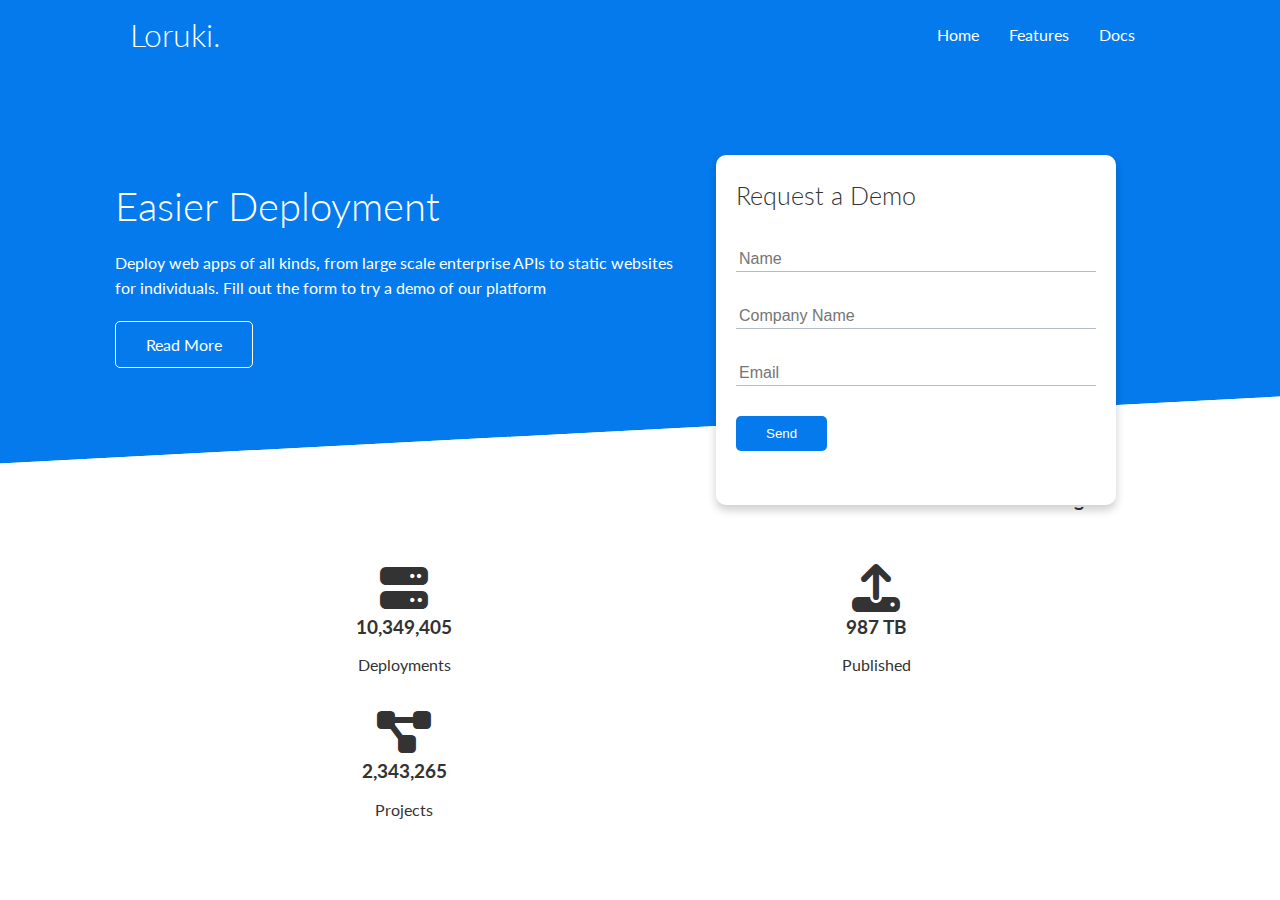
==== index.html @ 5992be7b "add the stats section" ====
<!DOCTYPE html>
<html lang="en">

<head>
    <meta charset="UTF-8">
    <meta name="viewport" content="width=device-width, initial-scale=1.0">
    <link rel="stylesheet" href="css/utilities.css">
    <link rel="stylesheet" href="css/style.css">
    <link rel="stylesheet" href="https://cdnjs.cloudflare.com/ajax/libs/font-awesome/6.7.2/css/all.min.css"
        integrity="sha512-Evv84Mr4kqVGRNSgIGL/F/aIDqQb7xQ2vcrdIwxfjThSH8CSR7PBEakCr51Ck+w+/U6swU2Im1vVX0SVk9ABhg=="
        crossorigin="anonymous" referrerpolicy="no-referrer" />
    <title>Loruki | Cloud hosting for everyone</title>
</head>

<body>

    <div class="navbar">
        <div class="container flex">
            <h1 class="logo">Loruki.</h1>
            <nav>
                <ul>
                    <li><a href="index.html">Home</a></li>
                    <li><a href="features.html">Features</a></li>
                    <li><a href="docs.html">Docs</a></li>
                </ul>
            </nav>
        </div>
    </div>

    <section class="showcase">
        <div class="container grid">
            <div class="showcase-text">
                <h2>Easier Deployment</h2>
                <p>Deploy web apps of all kinds, from large scale enterprise APIs to static websites for individuals.
                    Fill out the form to try a demo of our platform</p>
                <a href="features.html" class="btn btn-outline">Read More</a>
            </div>

            <div class="showcase-form card">
                <h3>Request a Demo</h3>
                <form>
                    <div class="form-control">
                        <input type="text" name="name" placeholder="Name" required>
                    </div>

                    <div class="form-control">
                        <input type="text" name="company" placeholder="Company Name" required>
                    </div>

                    <div class="form-control">
                        <input type="email" name="email" placeholder="Email" required>
                    </div>
                    <input type="submit" value="Send" class="btn btn-primary">
                </form>
            </div>
        </div>
    </section>

    <!-- Stats -->

    <section class="stats">
        <div class="container">
            <h3 class="stats-heading text-center my-1">Welcome to the best platform for building applications of all
                types with modern architecture and scaling</h3>

            <div class="grid grid-3 text-center m-4">
                <div>
                    <i class="fas fa-server fa-3x"></i>
                    <h3>10,349,405</h3>
                    <p class="text-secondary">Deployments</p>
                </div>
                <div>
                    <i class="fas fa-upload fa-3x"></i>
                    <h3>987 TB</h3>
                    <p class="text-secondary">Published</p>
                </div>
                <div>
                    <i class="fas fa-project-diagram fa-3x"></i>
                    <h3>2,343,265</h3>
                    <p class="text-secondary">Projects</p>
                </div>
            </div>
        </div>
    </section>

</body>

</html>
---- css/utilities.css ----
.container {
    max-width: 1100px;
    padding: 0 40px;
    overflow: auto;
    margin: 0 auto;
}

.flex {
    display: flex;
    justify-content: center;
    align-items: center;
    height: 100%;
}

.grid {
    display: grid;
    grid-template-columns: repeat(2, 1fr);
    gap: 20px;
    justify-content: center;
    align-items: center;
    height: 100%;
}

.grid-3 {
    grid-template-columns: repeat(3, 1fr);
}

.card {
    background-color: #fff;
    color: #333;
    padding: 20px;
    border-radius: 10px;
    box-shadow: 0 5px 10px rgba(0, 0, 0, 0.2);
    margin: 10px;
}

.btn {
    display: inline-block;
    padding: 10px 30px;
    background-color: var(--primary-color);
    color: #fff;
    border: none;
    border-radius: 5px;
    cursor: pointer;
}

.btn-outline {
    border: 1px solid #fff;
    background-color: transparent;
}

.btn:hover {
    transform: scale(0.98);
}

.text-center {
    text-align: center;
}

/* Margins */

.my-1 {
    margin: 1rem 0;
}

.my-2 {
    margin: 1.5rem 0;
}

.my-3 {
    margin: 2rem 0;
}

.my-4 {
    margin: 3rem 0;
}

.my-5 {
    margin: 4rem 0;
}

.m-1 {
    margin: 1rem;
}

.m-2 {
    margin: 1.5rem;
}

.m-3 {
    margin: 2rem;
}

.m-4 {
    margin: 3rem;
}

.m-5 {
    margin: 4rem;
}

/* Paddings */

.py-1 {
    padding: 1rem 0;
}

.py-2 {
    padding: 1.5rem 0;
}

.py-3 {
    padding: 2rem 0;
}

.py-4 {
    padding: 3rem 0;
}

.py-5 {
    padding: 4rem 0;
}

.p-1 {
    padding: 1rem;
}

.p-2 {
    padding: 1.5rem;
}

.p-3 {
    padding: 2rem;
}

.p-4 {
    padding: 3rem;
}

.p-5 {
    padding: 4rem;
}
---- css/style.css ----
@import url('https://fonts.googleapis.com/css2?family=Lato:ital,wght@0,100;0,300;0,400;0,700;0,900;1,100;1,300;1,400;1,700;1,900&display=swap');

* {
    box-sizing: border-box;
    padding: 0;
    margin: 0;
}

:root {
    --primary-color: #047aed;
}

body {
    font-family: 'lato', sans-serif;
    line-height: 1.6;
    color: #333;

}

h1,
h2 {
    margin: 10px 0;
    font-weight: 300;
    line-height: 1.2;
}

ul {
    list-style-type: none;
}

a {
    color: #333;
    text-decoration: none;
}

p {
    margin: 10px 0;
}

img {
    width: 100%;
}

/* Navigation */

.navbar {
    background: var(--primary-color);
    height: 70px;
    color: #fff;
}

.navbar .flex {
    justify-content: space-between;
}

.navbar ul {
    display: flex;
}

.navbar a {
    color: #fff;
    padding: 5px;
    margin: 0 10px;
}

.navbar a:hover {
    border-bottom: 2px solid #fff;
}

/* Showcase */
.showcase {
    background-color: var(--primary-color);
    height: 400px;
    color: #fff;
    position: relative;
}

.showcase h2 {
    font-size: 40px;
}

.showcase p {
    margin: 20px 0;
}

.showcase .grid {
    grid-template-columns: 55% 45%;
    gap: 30px;
    overflow: visible;
}

.showcase-form {
    position: relative;
    top: 60px;
    height: 350px;
    width: 400px;
    padding: 40px;
    z-index: 100;
}

.showcase-form h3 {
    font-size: 25px;
    font-weight: 300;
}

.showcase-form .form-control {
    margin: 30px 0;
}

.showcase-form input[type='text'],
.showcase-form input[type='email'] {
    border: 0;
    border-bottom: 1px solid #b4becb;
    width: 100%;
    padding: 3px;
    font-size: 16px;
}

.showcase-form input:focus {
    outline: none;
}

.showcase::before,
.showcase::after {
    content: '';
    height: 100px;
    background: #fff;
    position: absolute;
    bottom: -60px;
    right: 0;
    left: 0;
    transform: skewY(-3deg);

}

/* Utilites */

.container {
    max-width: 1100px;
    padding: 0 40px;
    overflow: auto;
    margin: 0 auto;
}

.flex {
    display: flex;
    justify-content: center;
    align-items: center;
    height: 100%;
}

.grid {
    display: grid;
    grid-template-columns: repeat(2, 1fr);
    gap: 20px;
    justify-content: center;
    align-items: center;
    height: 100%;
}

.card {
    background-color: #fff;
    color: #333;
    padding: 20px;
    border-radius: 10px;
    box-shadow: 0 5px 10px rgba(0, 0, 0, 0.2);
    margin: 10px;
}

.btn {
    display: inline-block;
    padding: 10px 30px;
    background-color: var(--primary-color);
    color: #fff;
    border: none;
    border-radius: 5px;
    cursor: pointer;
}

.btn-outline {
    border: 1px solid #fff;
    background-color: transparent;
}

.btn:hover {
    transform: scale(0.98);
}
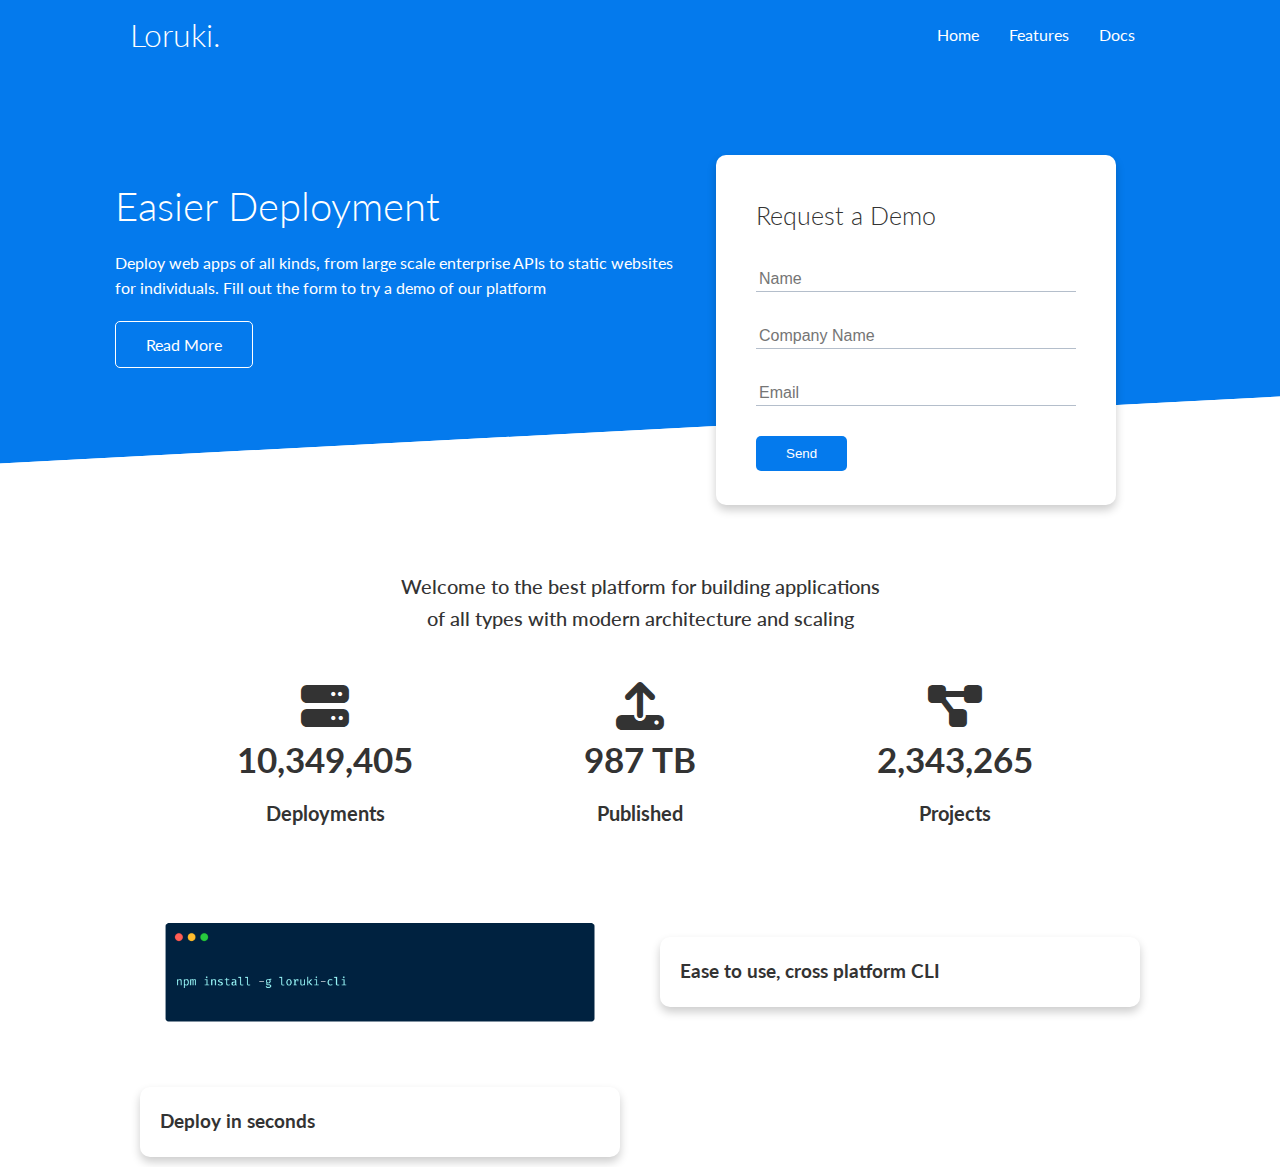
==== commit b8fd5baf: "add cli section" ====
--- a/index.html
+++ b/index.html
@@ -83,6 +83,20 @@
         </div>
     </section>
 
+    <!-- Cli section -->
+    <section class="cli">
+        <div class="container grid">
+            <img src="images/cli.png" alt="Command line image">
+            <div class="card">
+                <h3>Ease to use, cross platform CLI</h3>
+            </div>
+
+            <div class="card">
+                <h3>Deploy in seconds</h3>
+            </div>
+        </div>
+    </section>
+
 </body>
 
 </html>--- a/css/style.css
+++ b/css/style.css
@@ -133,55 +133,22 @@
 
 }
 
-/* Utilites */
+.stats {
+    padding-top: 100px;
+}
 
-.container {
-    max-width: 1100px;
-    padding: 0 40px;
-    overflow: auto;
+.stats-heading {
+    font-size: 20px;
+    font-weight: 500;
+    max-width: 500px;
     margin: 0 auto;
 }
 
-.flex {
-    display: flex;
-    justify-content: center;
-    align-items: center;
-    height: 100%;
+.stats .grid h3 {
+    font-size: 35px;
 }
 
-.grid {
-    display: grid;
-    grid-template-columns: repeat(2, 1fr);
-    gap: 20px;
-    justify-content: center;
-    align-items: center;
-    height: 100%;
-}
-
-.card {
-    background-color: #fff;
-    color: #333;
-    padding: 20px;
-    border-radius: 10px;
-    box-shadow: 0 5px 10px rgba(0, 0, 0, 0.2);
-    margin: 10px;
-}
-
-.btn {
-    display: inline-block;
-    padding: 10px 30px;
-    background-color: var(--primary-color);
-    color: #fff;
-    border: none;
-    border-radius: 5px;
-    cursor: pointer;
-}
-
-.btn-outline {
-    border: 1px solid #fff;
-    background-color: transparent;
-}
-
-.btn:hover {
-    transform: scale(0.98);
+.stats .grid p {
+    font-size: 20px;
+    font-weight: bold;
 }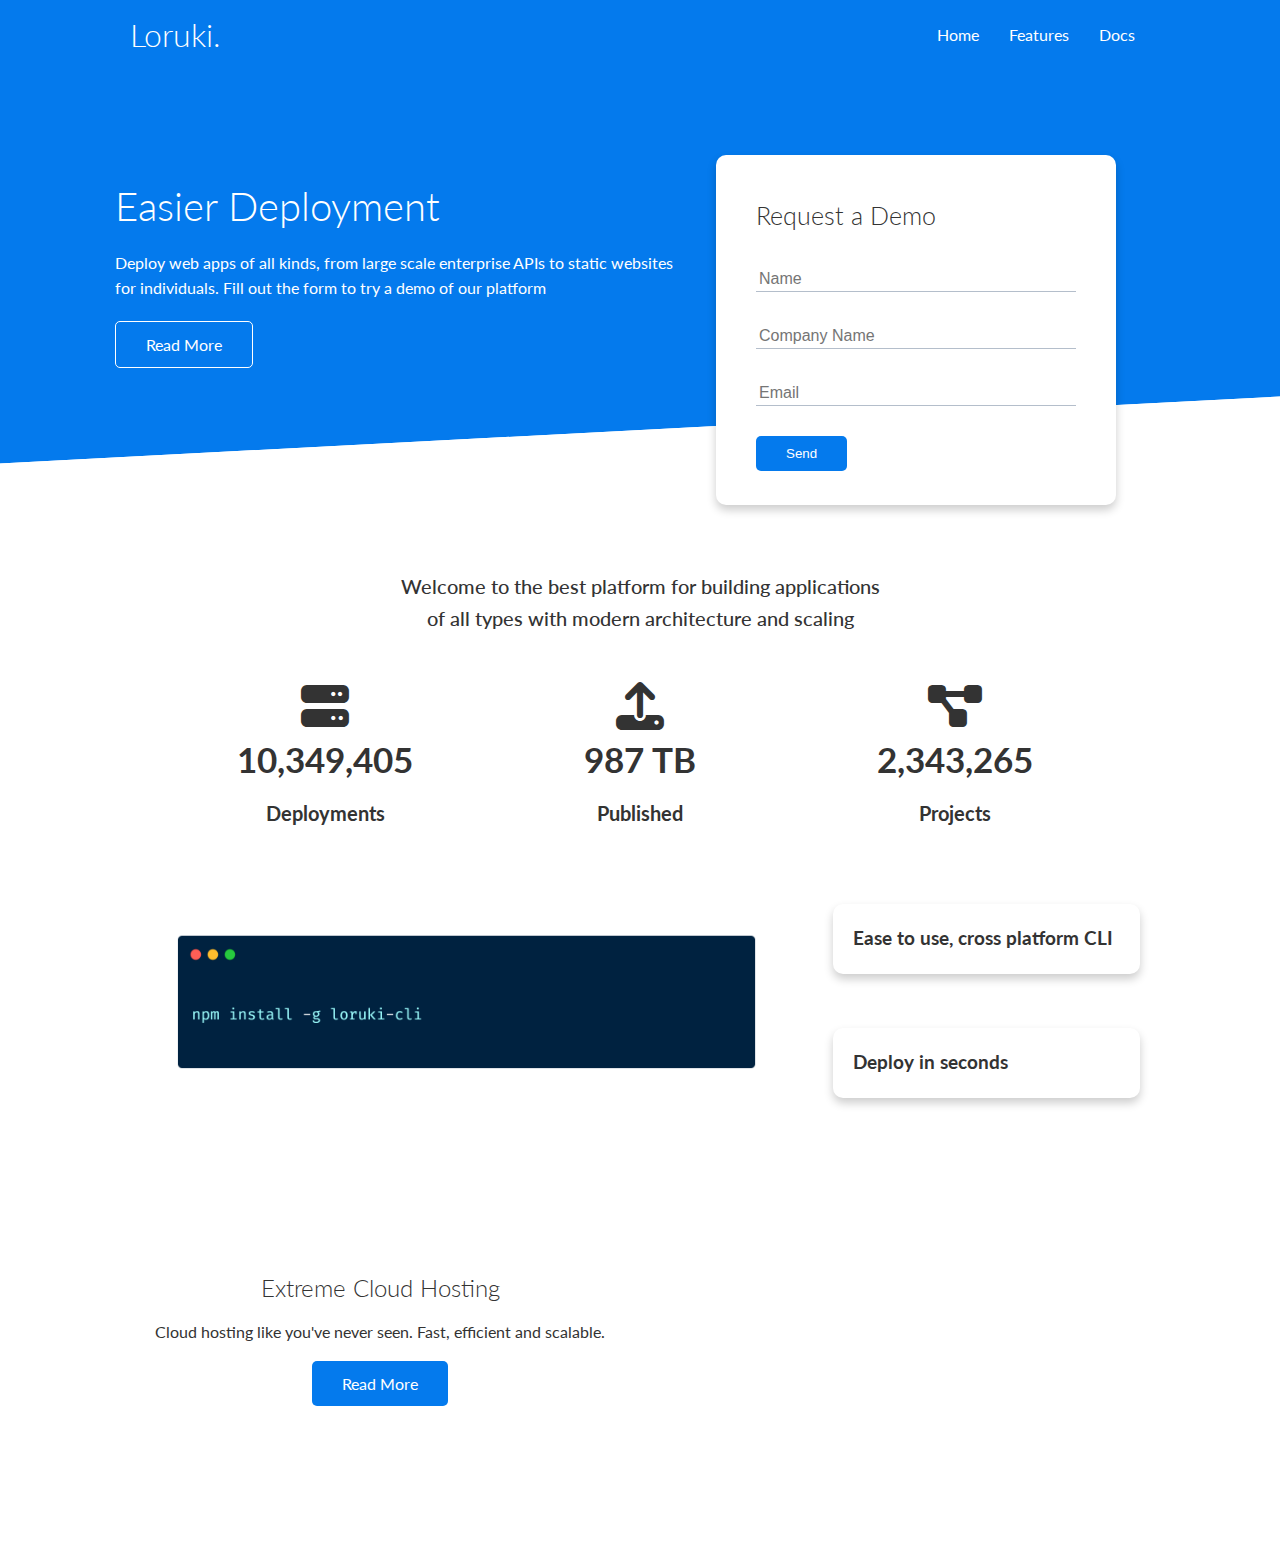
==== commit afd25449: "add cloud section" ====
--- a/index.html
+++ b/index.html
@@ -97,6 +97,18 @@
         </div>
     </section>
 
+    <!-- Cloud Section -->
+    <section class="cloud bg-primary my-2 py-2">
+        <div class="container grid">
+            <div class="text-center">
+                <h2 class="lg">Extreme Cloud Hosting</h2>
+                <p class="lead my-1">Cloud hosting like you've never seen. Fast, efficient and scalable.</p>
+                <a href="features.html" class="btn btn-dark">Read More</a>
+            </div>
+            <img src="images/cloud.png" alt="">
+        </div>
+    </section>
+
 </body>
 
 </html>--- a/css/style.css
+++ b/css/style.css
@@ -151,4 +151,14 @@
 .stats .grid p {
     font-size: 20px;
     font-weight: bold;
+}
+
+.cli .grid {
+    grid-template-columns: repeat(3, 1fr);
+    grid-template-rows: repeat(2, 1fr);
+}
+
+.cli img {
+    grid-column: 1 / span 2;
+    grid-row: 1 / span 2;
 }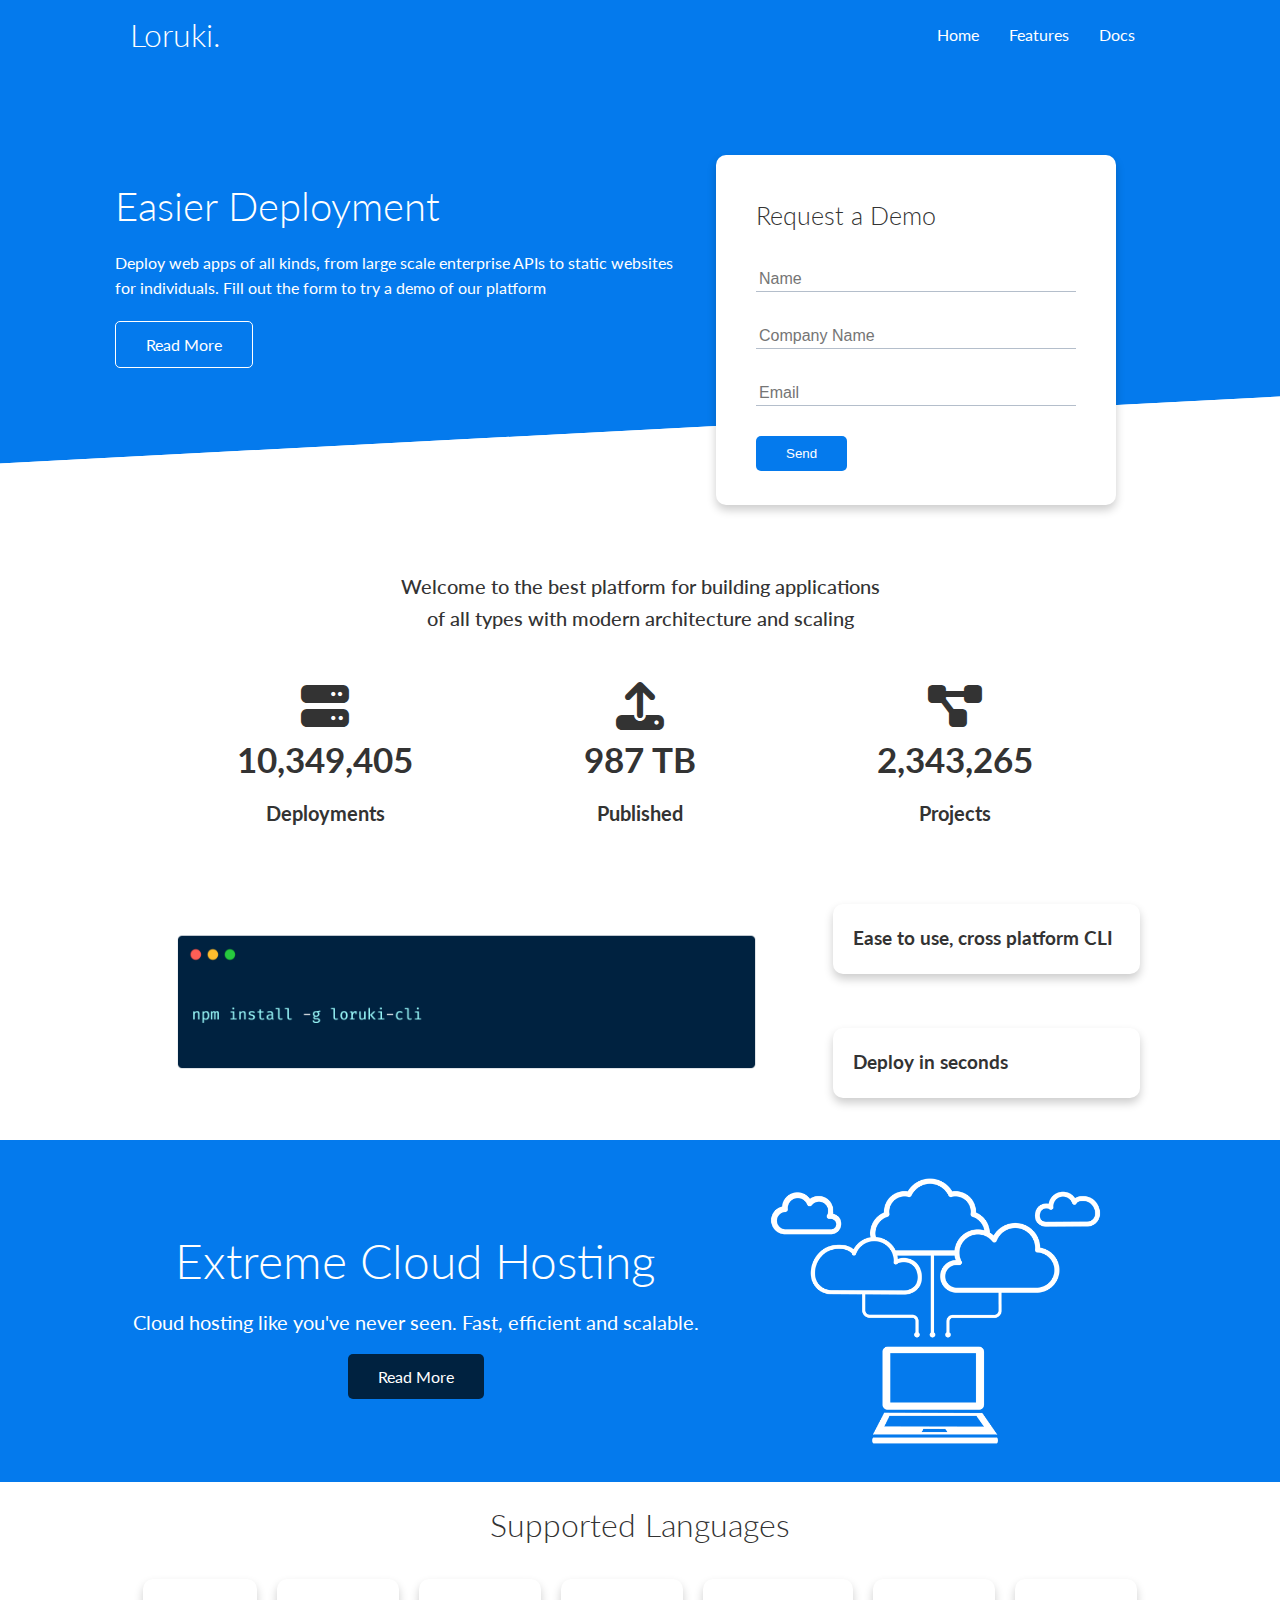
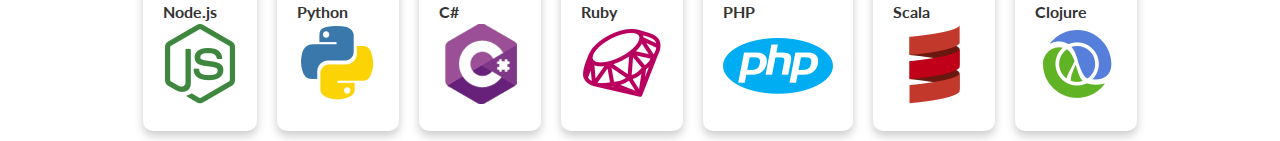
==== commit eed77299: "add supported languages section" ====
--- a/index.html
+++ b/index.html
@@ -109,6 +109,41 @@
         </div>
     </section>
 
+    <!-- Supported languages -->
+    <section class="languages">
+        <h2 class="md text-center my-2">Supported Languages</h2>
+        <div class="container flex">
+            <div class="card">
+                <h4>Node.js</h4>
+                <img src="images/logos/node.png" alt="">
+            </div>
+            <div class="card">
+                <h4>Python</h4>
+                <img src="images/logos/python.png" alt="">
+            </div>
+            <div class="card">
+                <h4>C#</h4>
+                <img src="images/logos/csharp.png" alt="">
+            </div>
+            <div class="card">
+                <h4>Ruby</h4>
+                <img src="images/logos/ruby.png" alt="">
+            </div>
+            <div class="card">
+                <h4>PHP</h4>
+                <img src="images/logos/php.png" alt="">
+            </div>
+            <div class="card">
+                <h4>Scala</h4>
+                <img src="images/logos/scala.png" alt="">
+            </div>
+            <div class="card">
+                <h4>Clojure</h4>
+                <img src="images/logos/clojure.png" alt="">
+            </div>
+        </div>
+    </section>
+
 </body>
 
 </html>--- a/css/utilities.css
+++ b/css/utilities.css
@@ -51,6 +51,53 @@
 
 .btn:hover {
     transform: scale(0.98);
+}
+
+/* backgrounds and colors */
+
+.bg-primary,
+.btn-primary {
+    background-color: var(--primary-color);
+    color: #fff;
+}
+
+.bg-secondary,
+.btn-secondary {
+    background-color: var(--secondary-color);
+    color: #fff;
+}
+
+.bg-dark,
+.btn-dark {
+    background-color: var(--dark-color);
+    color: #fff;
+}
+
+.bg-light,
+.btn-light {
+    background-color: var(--light-color);
+    color: #333;
+}
+
+/* Text sizes */
+.lead {
+    font-size: 20px;
+}
+
+.sm {
+    font-size: 1rem;
+}
+
+.md {
+    font-size: 2rem;
+}
+
+.lg {
+    font-size: 3rem;
+}
+
+.xl {
+    font-size: 4rem;
 }
 
 .text-center {
--- a/css/style.css
+++ b/css/style.css
@@ -8,6 +8,9 @@
 
 :root {
     --primary-color: #047aed;
+    --secondary-color: #1c3fa8;
+    --dark-color: #002240;
+    --light-color: #f4f4f4;
 }
 
 body {
@@ -161,4 +164,8 @@
 .cli img {
     grid-column: 1 / span 2;
     grid-row: 1 / span 2;
+}
+
+.cloud .grid {
+    grid-template-columns: 4fr 3fr;
 }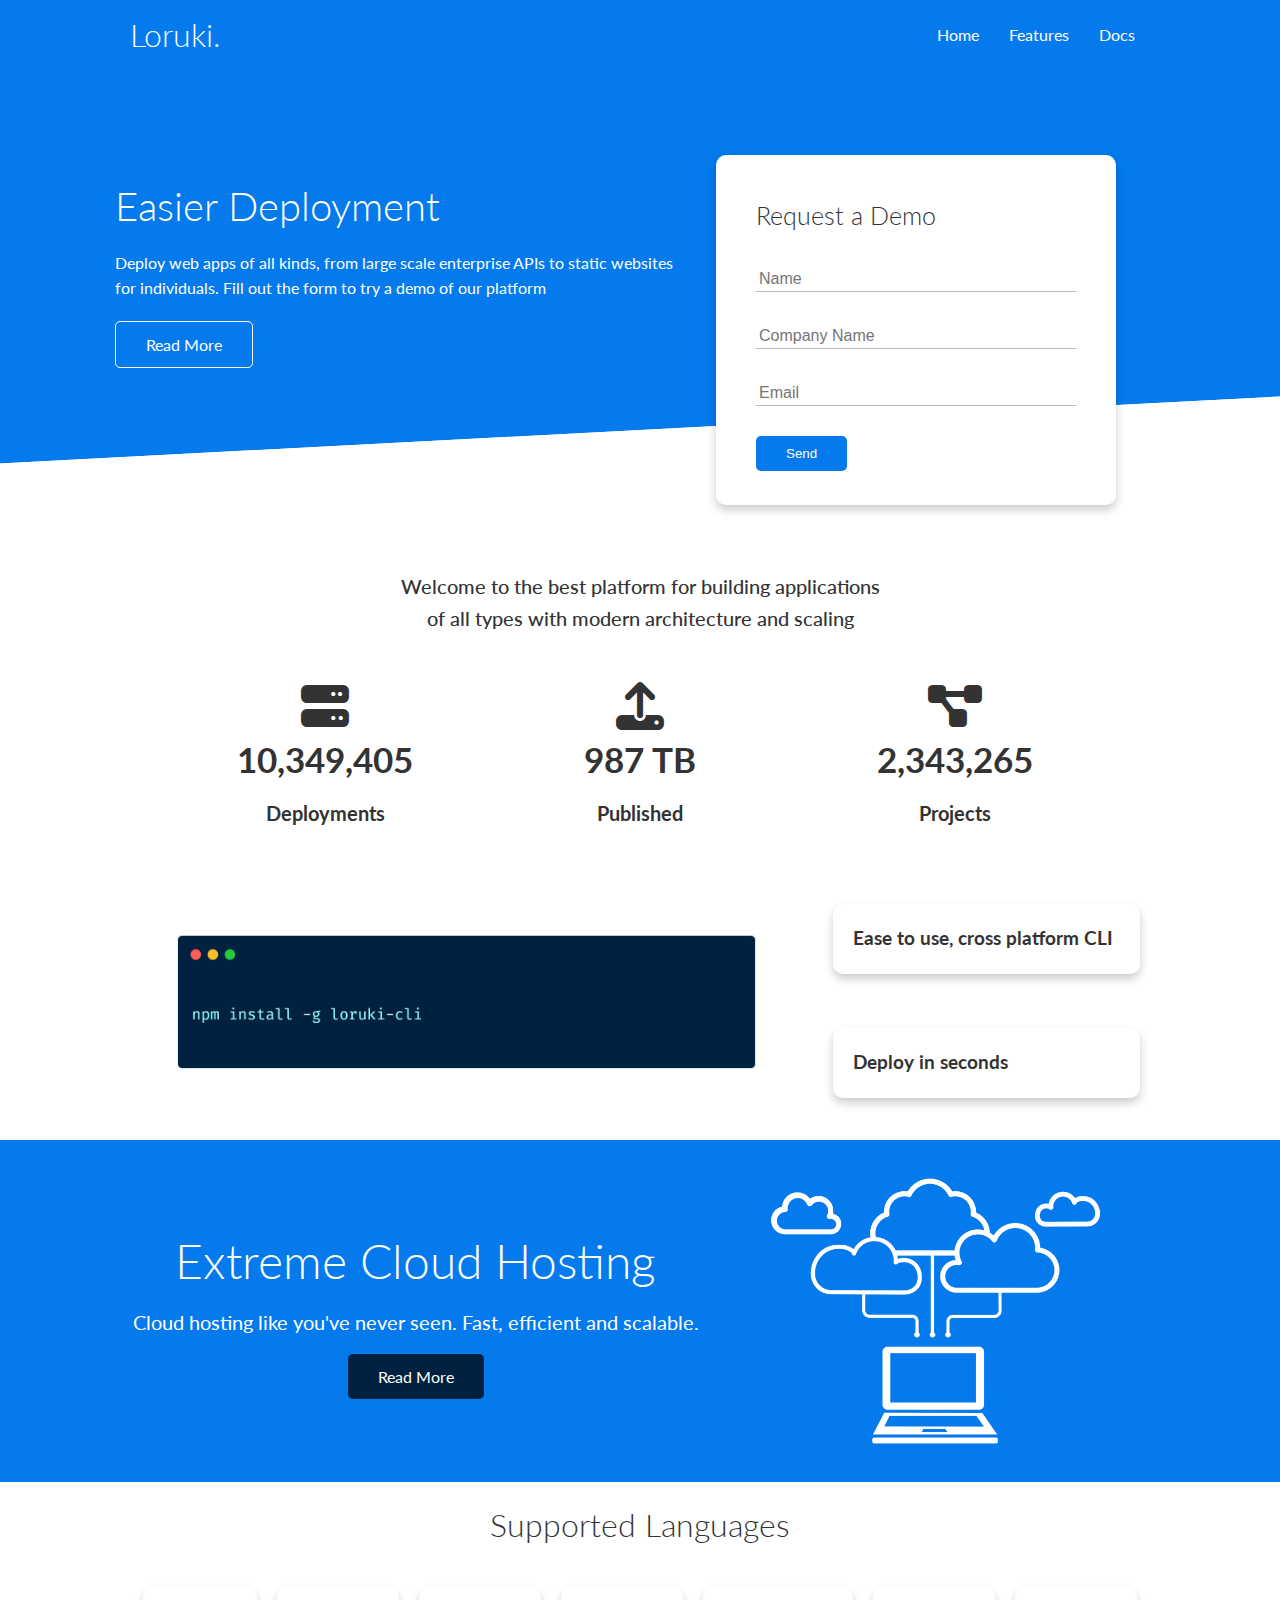
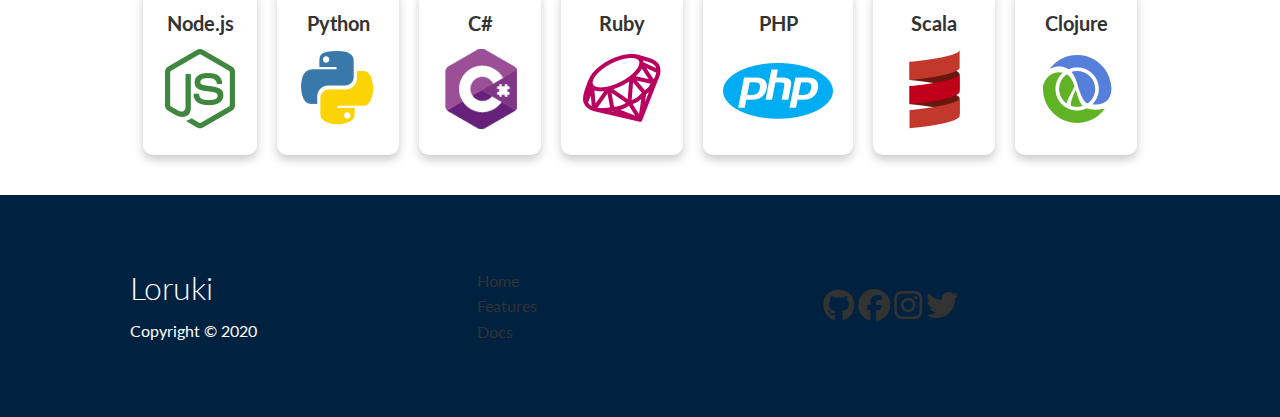
==== commit 2dfcf91b: "add footer" ====
--- a/index.html
+++ b/index.html
@@ -144,6 +144,29 @@
         </div>
     </section>
 
+    <footer class="footer bg-dark py-5">
+        <div class="container grid grid-3">
+            <div>
+                <h1>Loruki
+                </h1>
+                <p>Copyright &copy; 2020</p>
+            </div>
+            <nav>
+                <ul>
+                    <li><a href="index.html">Home</a></li>
+                    <li><a href="features.html">Features</a></li>
+                    <li><a href="docs.html">Docs</a></li>
+                </ul>
+            </nav>
+            <div class="social">
+                <a href="#"><i class="fab fa-github fa-2x"></i></a>
+                <a href="#"><i class="fab fa-facebook fa-2x"></i></a>
+                <a href="#"><i class="fab fa-instagram fa-2x"></i></a>
+                <a href="#"><i class="fab fa-twitter fa-2x"></i></a>
+            </div>
+        </div>
+    </footer>
+
 </body>
 
 </html>--- a/css/style.css
+++ b/css/style.css
@@ -168,4 +168,25 @@
 
 .cloud .grid {
     grid-template-columns: 4fr 3fr;
+}
+
+/* Languages */
+
+.languages .flex {
+    flex-wrap: wrap;
+}
+
+.languages .card {
+    text-align: center;
+    margin: 18px 10px 40px;
+    transition: transform 0.2s ease-in
+}
+
+.languages .card h4 {
+    font-size: 20px;
+    margin-bottom: 10px;
+}
+
+.languages .card:hover {
+    transform: translateY(-15px);
 }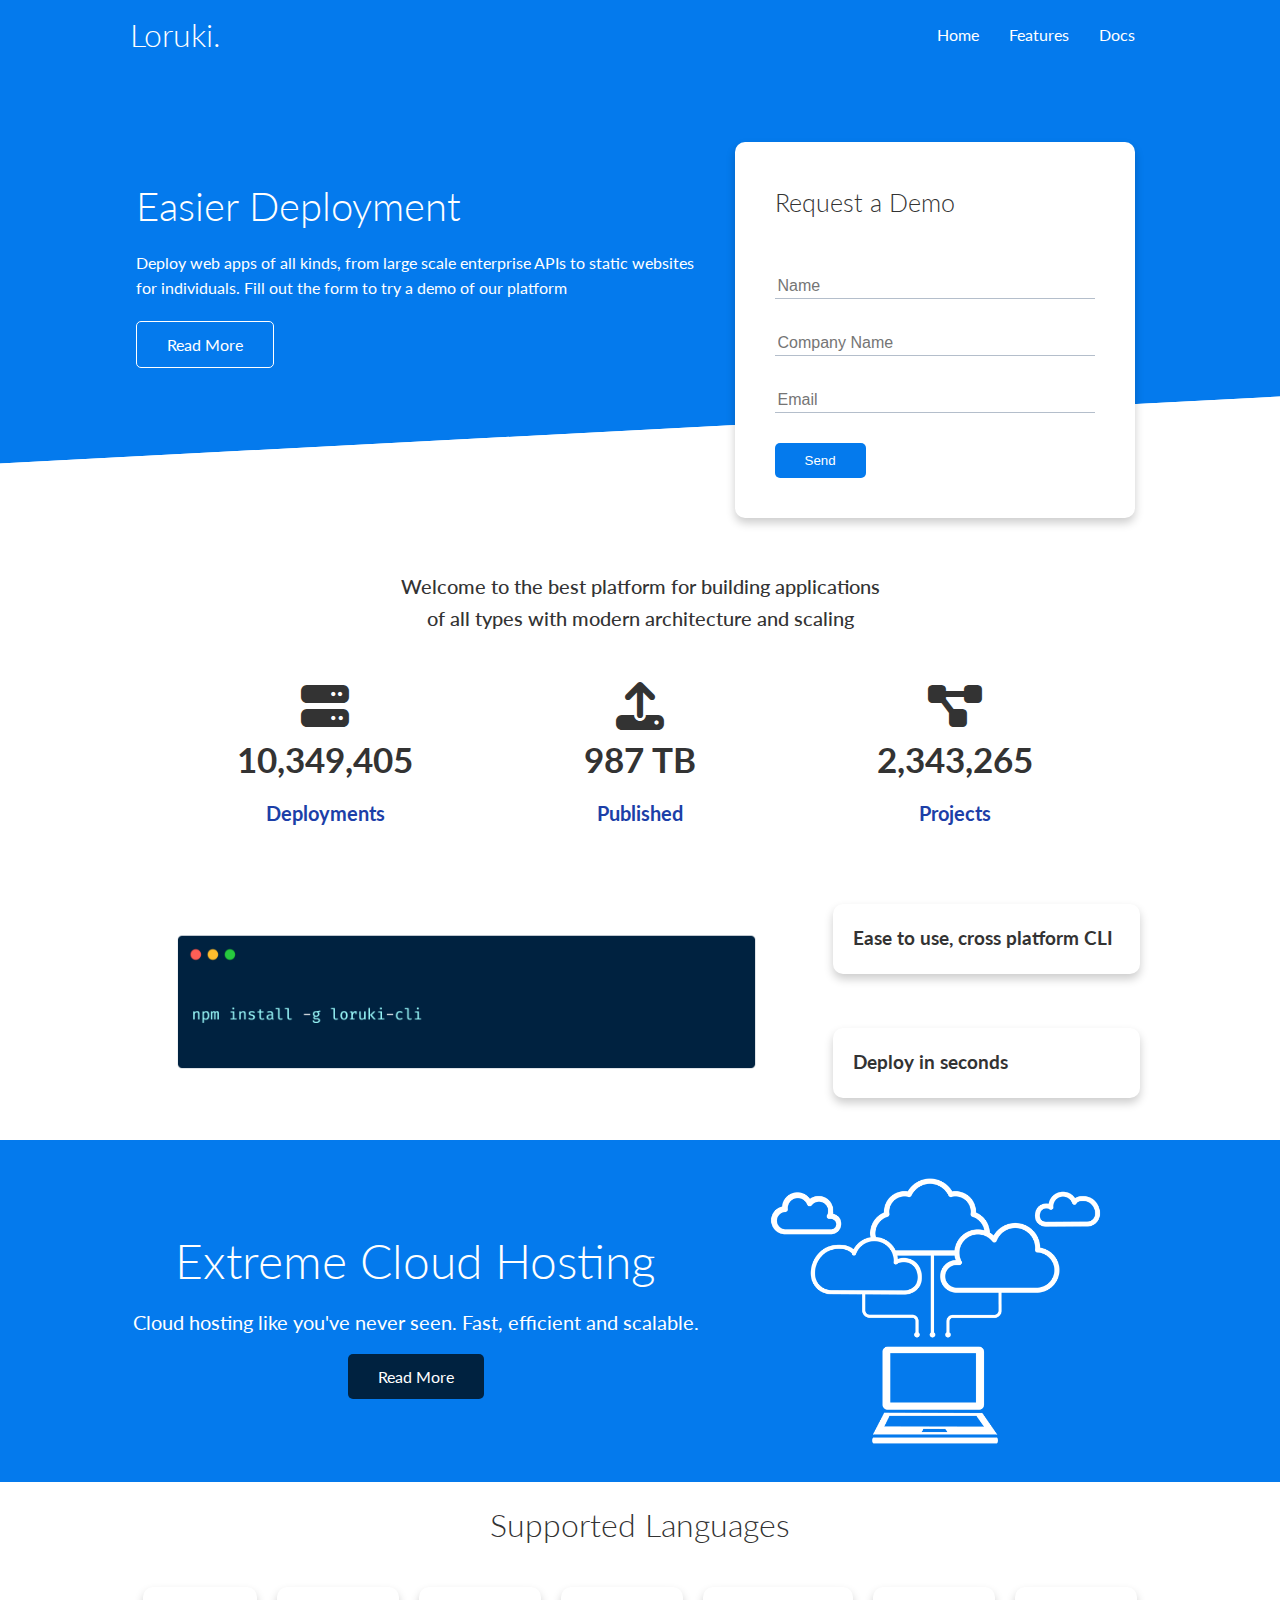
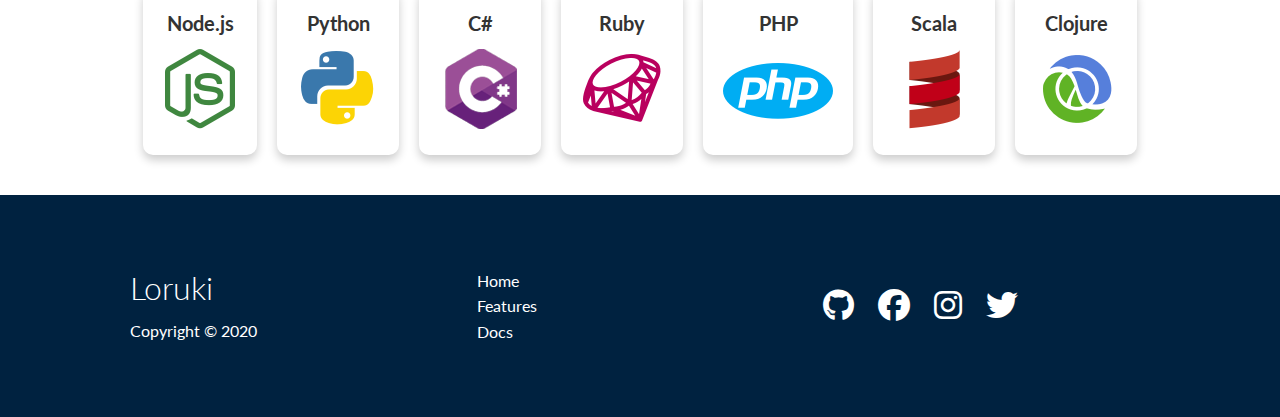
==== commit 5558afbe: "make the form actually work" ====
--- a/index.html
+++ b/index.html
@@ -38,7 +38,13 @@
 
             <div class="showcase-form card">
                 <h3>Request a Demo</h3>
-                <form>
+                <form name="contact" method="POST" netlify-honeypot="bot-field" data-netlify="true">
+                    <input type="hidden" name="form-name" value="contact" />
+                    <p class="hidden">
+                        <label>
+                            Don’t fill this out if you’re human: <input name="bot-field" />
+                        </label>
+                    </p>
                     <div class="form-control">
                         <input type="text" name="name" placeholder="Name" required>
                     </div>
--- a/css/utilities.css
+++ b/css/utilities.css
@@ -53,6 +53,28 @@
     transform: scale(0.98);
 }
 
+/* Alert */
+.alert {
+    background-color: var(--light-color);
+    padding: 10px 20px;
+    font-weight: bold;
+    margin: 15px 0;
+}
+
+.alert i {
+    margin-right: 10px;
+}
+
+.alert-success {
+    background-color: var(--success-color);
+    color: #fff;
+}
+
+.alert-error {
+    background-color: var(--error-color);
+    color: #fff;
+}
+
 /* backgrounds and colors */
 
 .bg-primary,
@@ -79,6 +101,23 @@
     color: #333;
 }
 
+/* Text colors */
+.text-primary {
+    color: var(--primary-color);
+}
+
+.text-secondary {
+    color: var(--secondary-color);
+}
+
+.text-dark {
+    color: var(--dark-color);
+}
+
+.text-light {
+    color: var(--light-color);
+}
+
 /* Text sizes */
 .lead {
     font-size: 20px;
--- a/css/style.css
+++ b/css/style.css
@@ -11,6 +11,8 @@
     --secondary-color: #1c3fa8;
     --dark-color: #002240;
     --light-color: #f4f4f4;
+    --success-color: #5cb85c;
+    --error-color: #d9534f;
 }
 
 body {
@@ -44,6 +46,18 @@
     width: 100%;
 }
 
+code,
+pre {
+    background: #333;
+    color: #fff;
+    padding: 10px;
+}
+
+.hidden {
+    visibility: hidden;
+    height: 0;
+}
+
 /* Navigation */
 
 .navbar {
@@ -87,18 +101,25 @@
 }
 
 .showcase .grid {
-    grid-template-columns: 55% 45%;
-    gap: 30px;
+    grid-template-columns: 55% 40%;
+    gap: 40px;
     overflow: visible;
+}
+
+.showcase-text {
+    animation: slideInFromLeft 1s ease-in;
 }
 
 .showcase-form {
     position: relative;
     top: 60px;
-    height: 350px;
-    width: 400px;
+    min-height: 350px;
+    max-width: 400px;
+    width: 100%;
     padding: 40px;
     z-index: 100;
+    justify-self: flex-end;
+    animation: slideInFromRight 1s ease-in;
 }
 
 .showcase-form h3 {
@@ -138,6 +159,7 @@
 
 .stats {
     padding-top: 100px;
+    animation: slideInFromBottom 1s ease-in;
 }
 
 .stats-heading {
@@ -189,4 +211,188 @@
 
 .languages .card:hover {
     transform: translateY(-15px);
+}
+
+/* Features */
+.features-head img,
+.docs-head img {
+    width: 200px;
+    justify-self: end;
+}
+
+.features-sub-head img {
+    width: 300px;
+    justify-self: end;
+}
+
+.features-main .grid {
+    padding: 30px;
+}
+
+.features-main .card>i {
+    margin-right: 20px;
+}
+
+.features-main .card:first-child {
+    grid-column: 1 / span 3;
+}
+
+.features-main .card:nth-child(2) {
+    grid-column: 1 / span 2;
+}
+
+/* Docs */
+.docs-main h3 {
+    margin: 20px 0;
+}
+
+.docs-main .grid {
+    grid-template-columns: 1fr 2fr;
+    align-items: start;
+}
+
+.docs-main nav li {
+    font-size: 17px;
+    margin-bottom: 5px;
+    padding-bottom: 5px;
+    border-bottom: 1px solid #ccc;
+}
+
+.docs-main a:hover {
+    font-weight: bold;
+}
+
+/* Footer */
+
+.footer a {
+    color: #fff;
+}
+
+.footer nav a:hover {
+    opacity: 0.8;
+}
+
+.footer .social a {
+    margin-right: 20px;
+}
+
+@keyframes slideInFromLeft {
+    0% {
+        transform: translateX(-100%);
+    }
+
+    100% {
+        transform: translateX(0);
+    }
+}
+
+@keyframes slideInFromRight {
+    0% {
+        transform: translateX(100%);
+    }
+
+    100% {
+        transform: translateX(0);
+    }
+}
+
+@keyframes slideInFromTop {
+    0% {
+        transform: translateY(-100%);
+    }
+
+    100% {
+        transform: translateY(0);
+    }
+}
+
+@keyframes slideInFromBottom {
+    0% {
+        transform: translateY(100%);
+    }
+
+    100% {
+        transform: translateY(0);
+    }
+}
+
+/* Tablets */
+
+@media(max-width: 768px) {
+
+    .grid,
+    .showcase .grid,
+    .stats .grid,
+    .cli .grid,
+    .cloud .grid,
+    .feature-main .grid,
+    .docs-main .grid {
+        grid-template-columns: 1fr;
+        grid-template-rows: 1fr;
+    }
+
+    .showcase {
+        height: auto;
+    }
+
+    .showcase-text {
+        text-align: center;
+        margin-top: 40px;
+        animation: slideInFromTop 1s ease-in;
+    }
+
+    .showcase-form {
+        justify-self: center;
+        margin: auto;
+        animation: slideInFromBottom 1s ease-in;
+    }
+
+    .cli img {
+        grid-column: 1;
+        grid-row: 1;
+    }
+
+    .cli .grid {
+        align-items: center;
+    }
+
+    .features-head,
+    .features-sub-head,
+    .docs-head {
+        text-align: center;
+    }
+
+    .features-head img,
+    .features-sub-head img,
+    .docs-head img {
+        justify-self: center;
+    }
+
+    .features-main .grid>*:first-child,
+    .features-main .grid>*:nth-child(2) {
+        grid-column: 1;
+
+    }
+}
+
+/* Mobiles */
+@media(max-width: 500px) {
+
+    .navbar {
+        height: auto;
+    }
+
+    .navbar .flex {
+        flex-direction: column;
+    }
+
+    .navbar ul {
+        background: rgba(0, 0, 0, 0.1);
+        padding: 10px;
+        flex-wrap: wrap;
+    }
+
+    .navbar li {
+        margin: 0.1em auto;
+    }
 }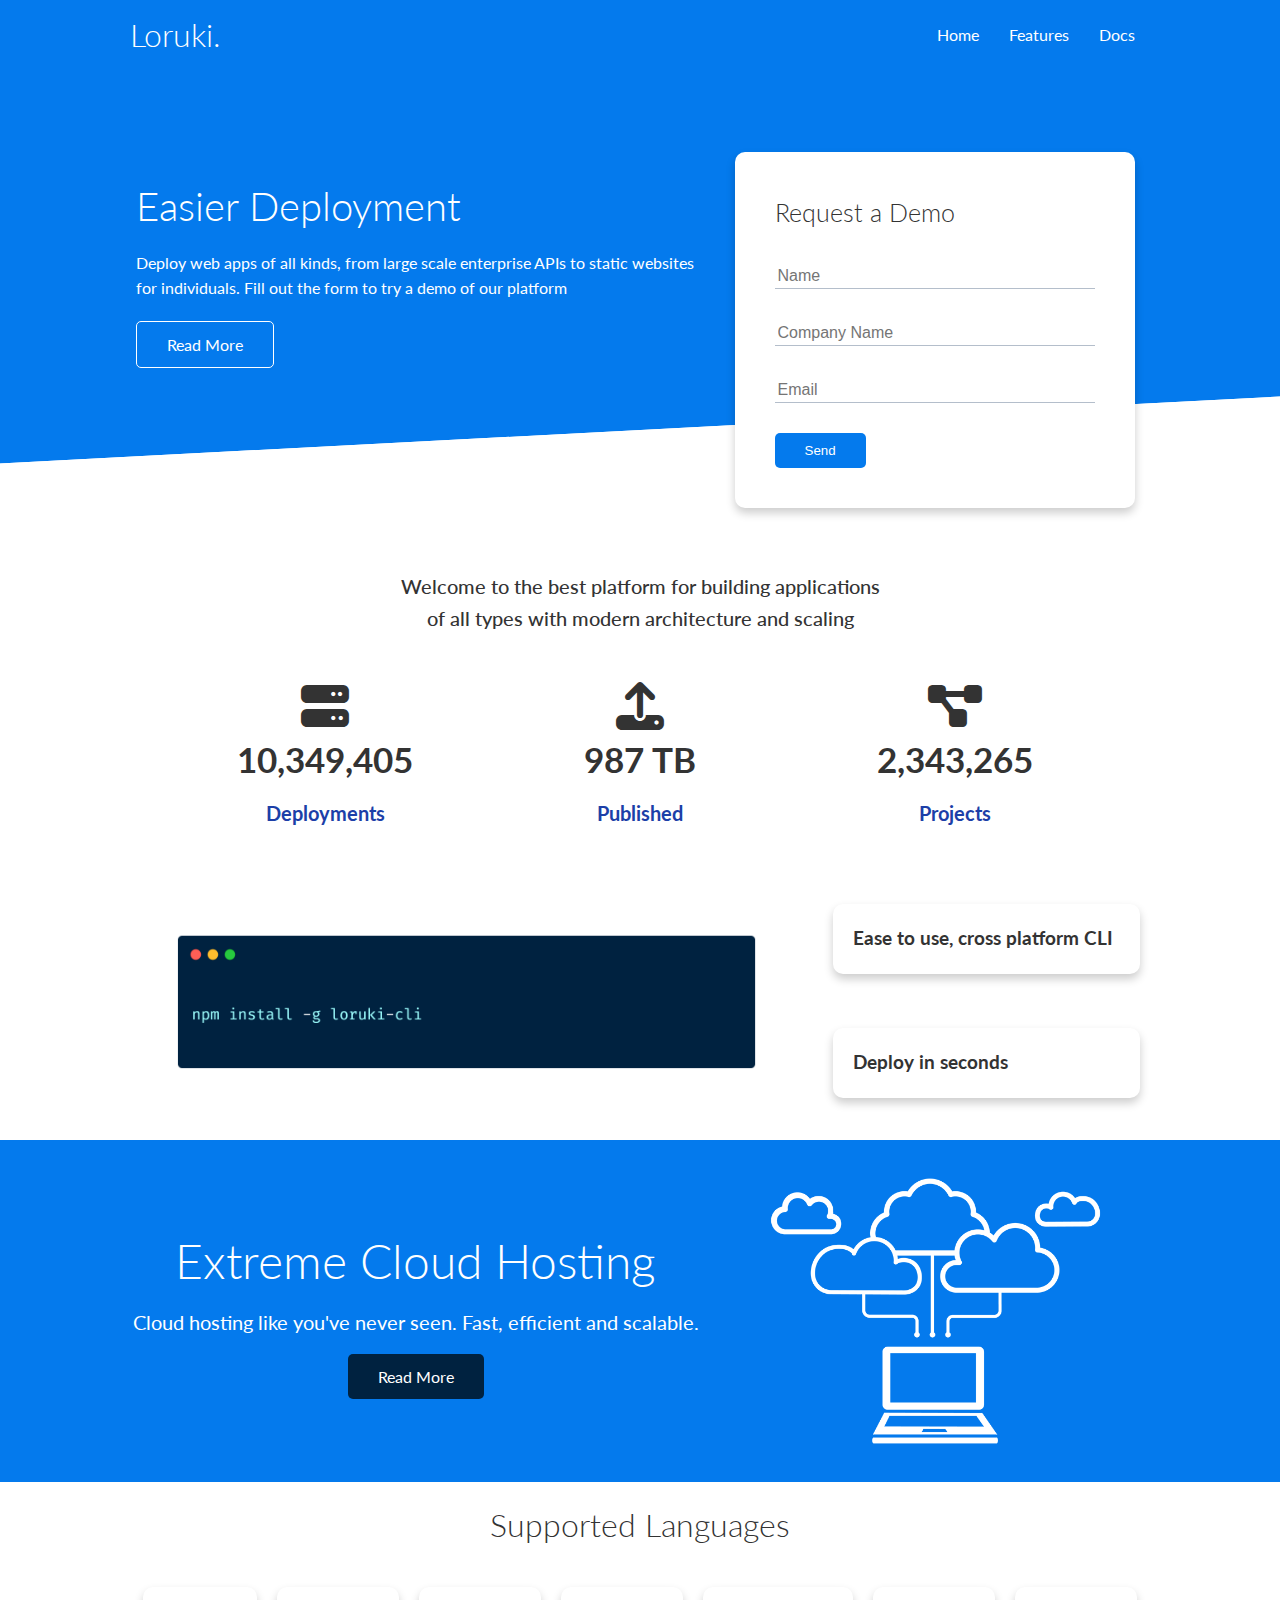
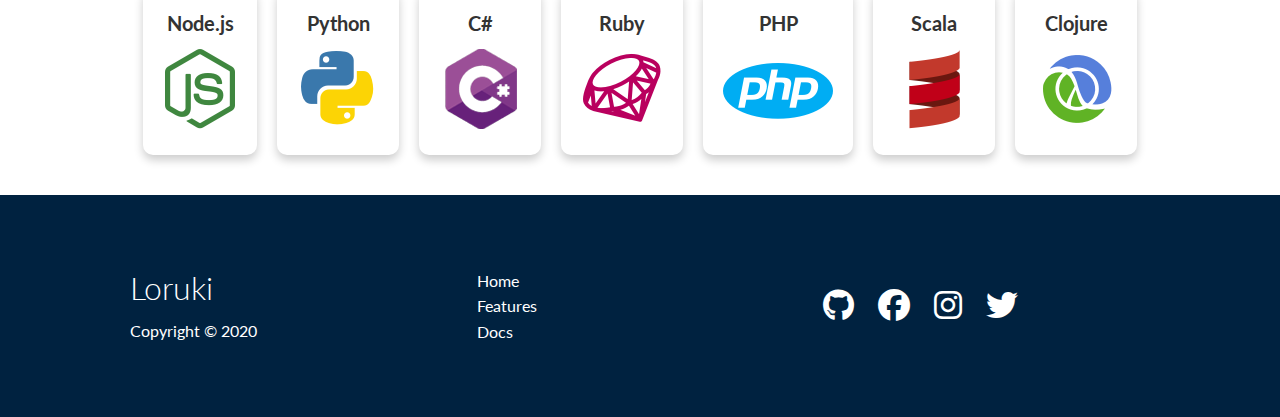
==== commit 266042ad: "remove spam filter from form" ====
--- a/index.html
+++ b/index.html
@@ -38,13 +38,13 @@
 
             <div class="showcase-form card">
                 <h3>Request a Demo</h3>
-                <form name="contact" method="POST" netlify-honeypot="bot-field" data-netlify="true">
+                <form name="contact" method="POST" data-netlify="true">
                     <input type="hidden" name="form-name" value="contact" />
-                    <p class="hidden">
+                    <!-- <p class="hidden">
                         <label>
-                            Don’t fill this out if you’re human: <input name="bot-field" />
+                            Don't fill this out if you're human: <input name="bot-field" />
                         </label>
-                    </p>
+                    </p> -->
                     <div class="form-control">
                         <input type="text" name="name" placeholder="Name" required>
                     </div>
